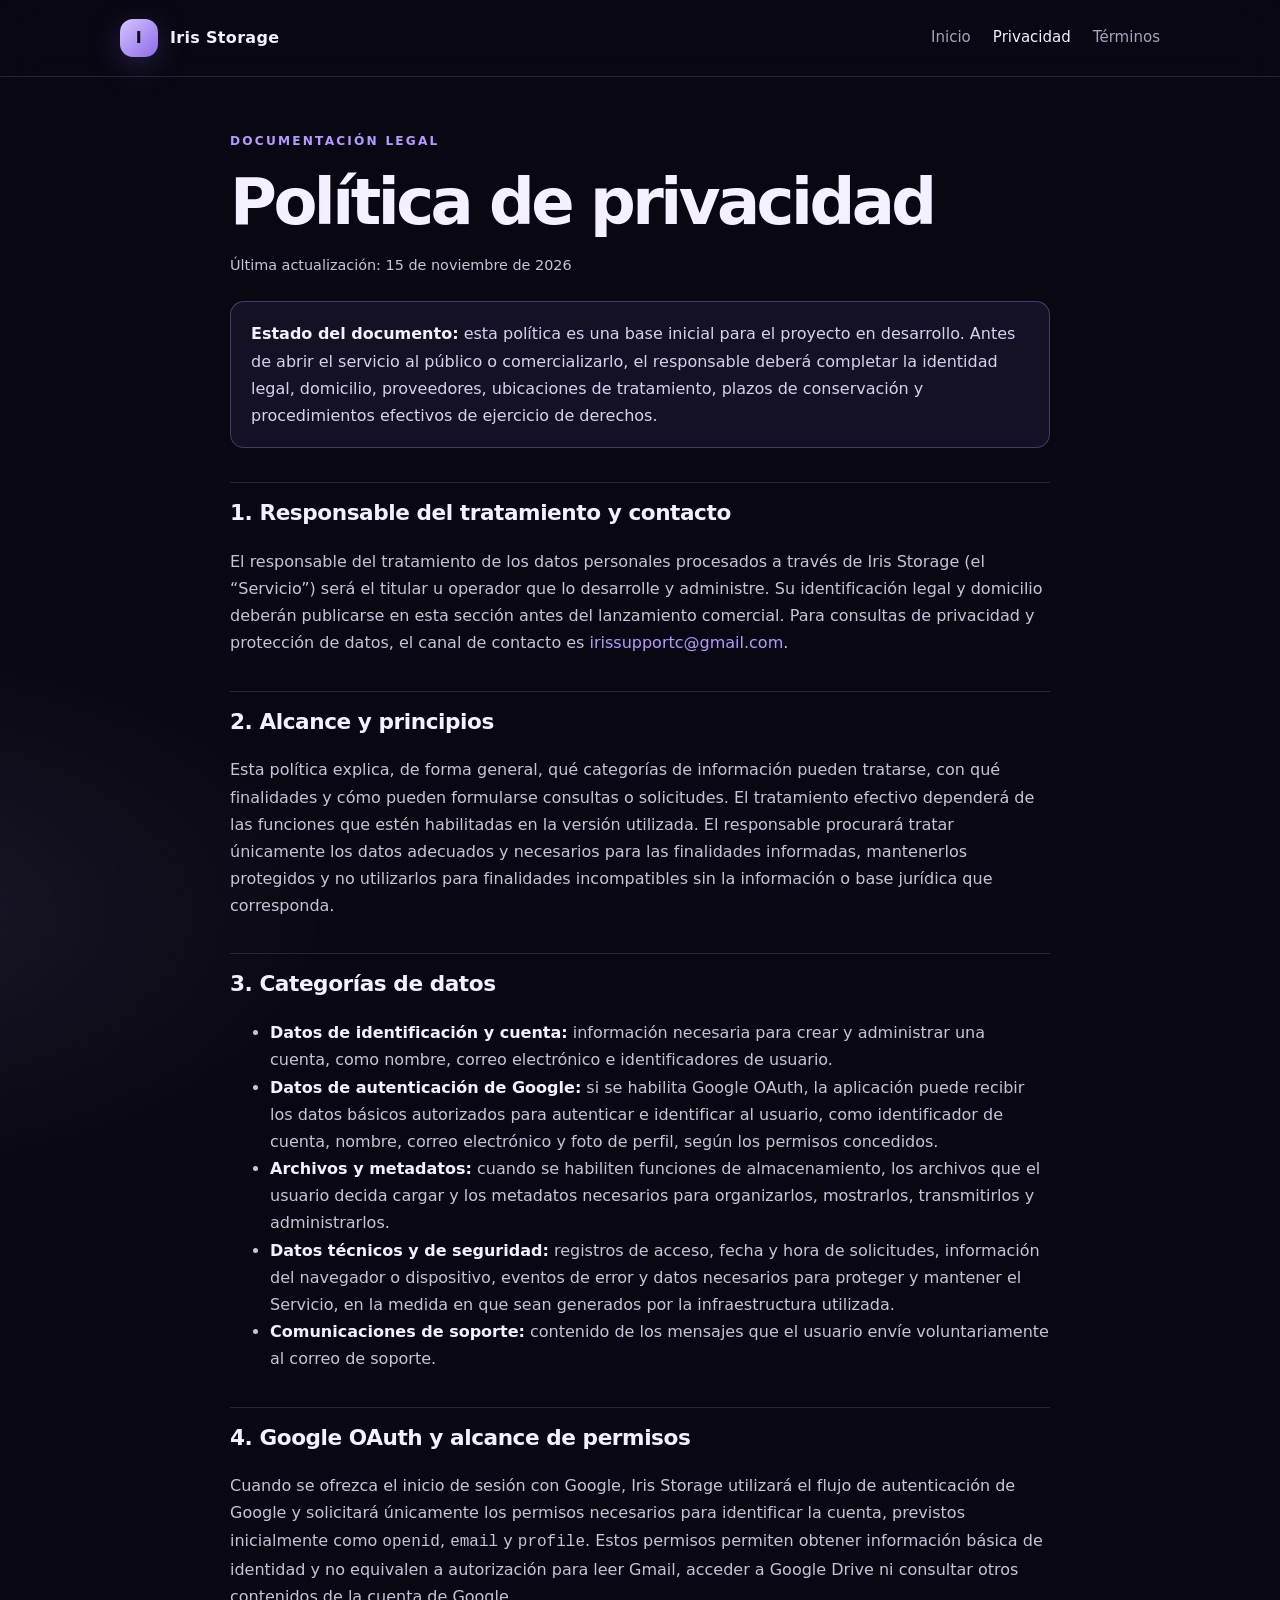
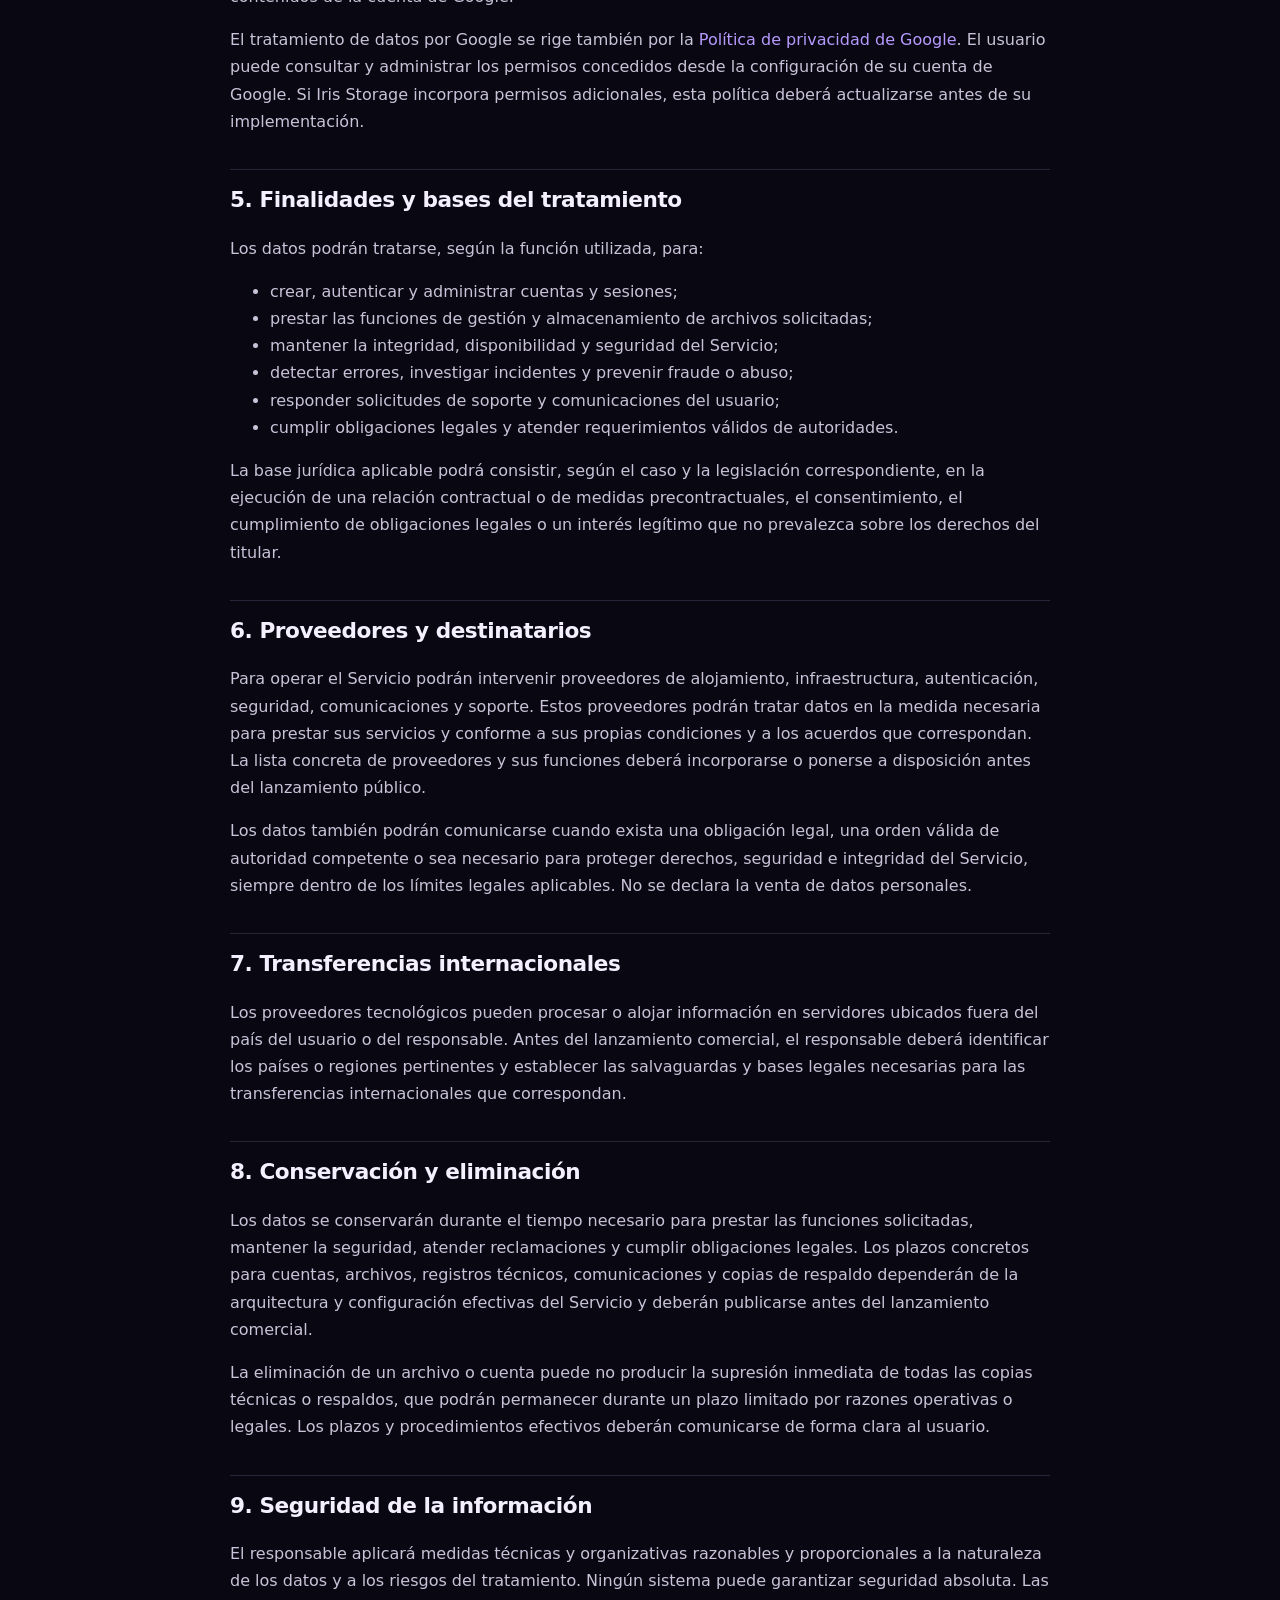
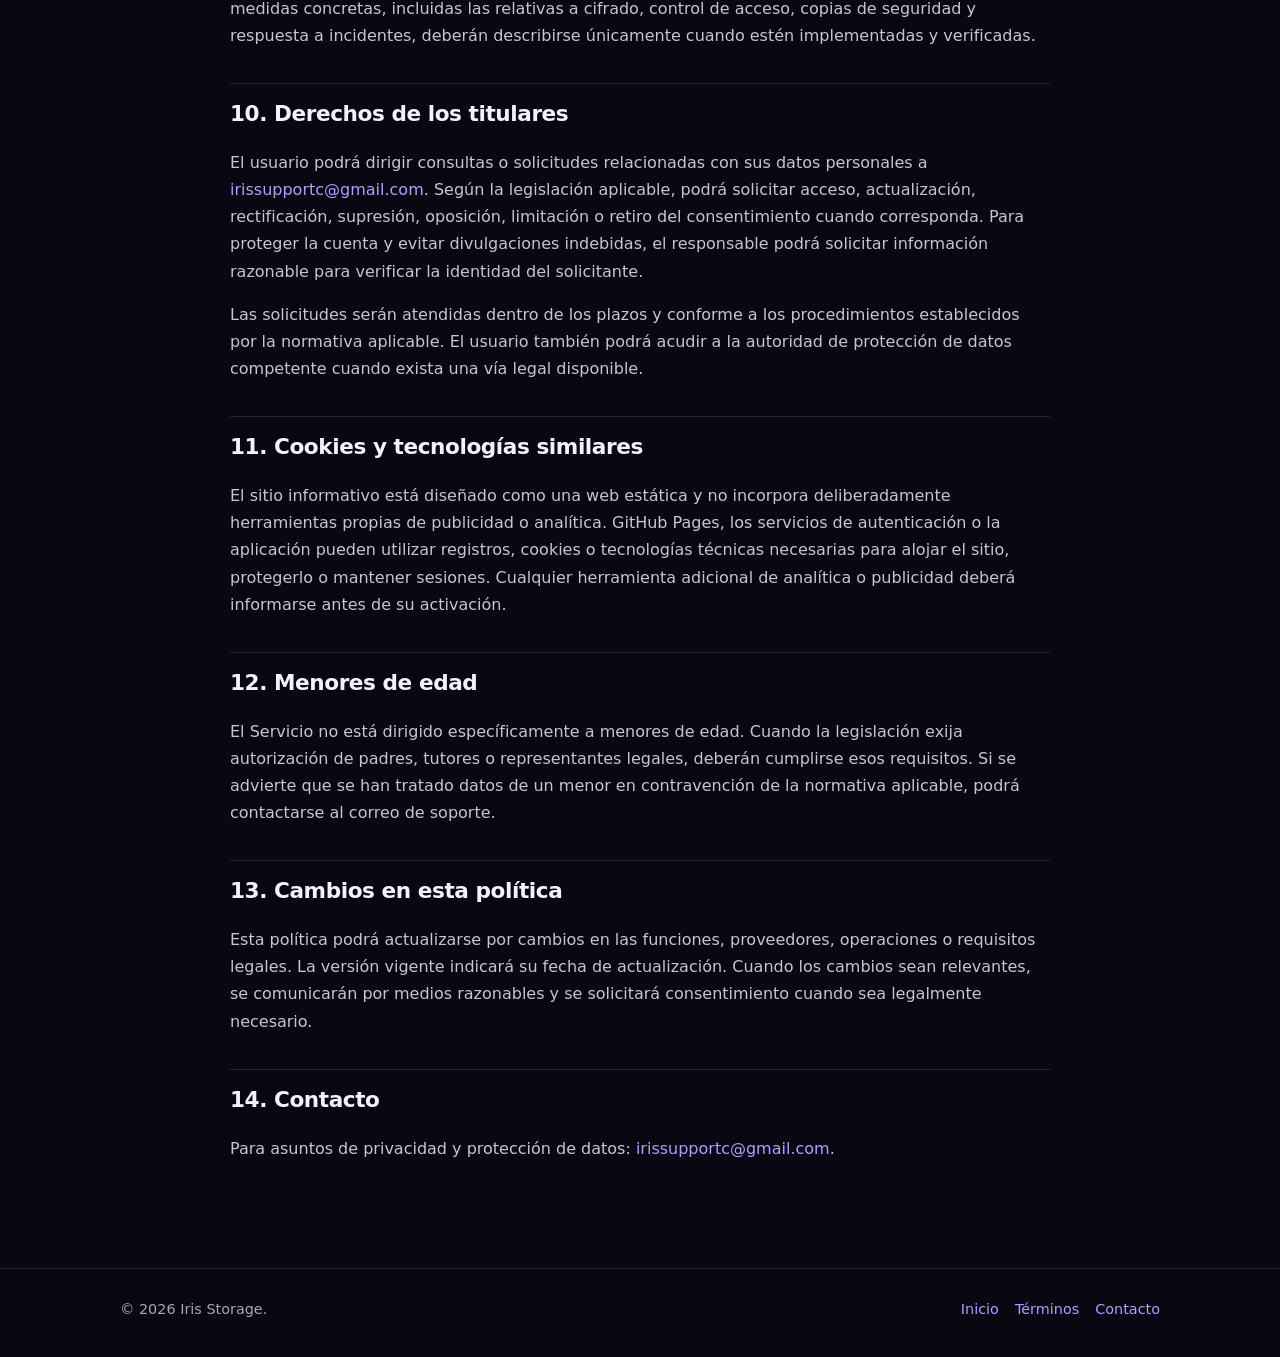
==== privacy.html @ 011caed0 "Add files via upload" ====
<!doctype html>
<html lang="es">
<head>
  <meta charset="utf-8">
  <meta name="viewport" content="width=device-width, initial-scale=1">
  <meta name="description" content="Política de privacidad de Iris Storage.">
  <meta name="theme-color" content="#090812">
  <title>Política de privacidad — Iris Storage</title>
  <link rel="stylesheet" href="style.css">
</head>
<body>
<header><div class="wrap nav">
  <a class="brand" href="index.html"><span class="mark">I</span><span>Iris Storage</span></a>
  <nav aria-label="Navegación principal"><a href="index.html">Inicio</a><a href="privacy.html" aria-current="page">Privacidad</a><a href="terms.html">Términos</a></nav>
</div></header>
<main class="wrap content">
  <div class="eyebrow">Documentación legal</div>
  <h1>Política de privacidad</h1>
  <p class="meta">Última actualización: 15 de noviembre de 2026</p>
  <div class="notice"><strong>Estado del documento:</strong> esta política es una base inicial para el proyecto en desarrollo. Antes de abrir el servicio al público o comercializarlo, el responsable deberá completar la identidad legal, domicilio, proveedores, ubicaciones de tratamiento, plazos de conservación y procedimientos efectivos de ejercicio de derechos.</div>

  <h2>1. Responsable del tratamiento y contacto</h2>
  <p>El responsable del tratamiento de los datos personales procesados a través de Iris Storage (el “Servicio”) será el titular u operador que lo desarrolle y administre. Su identificación legal y domicilio deberán publicarse en esta sección antes del lanzamiento comercial. Para consultas de privacidad y protección de datos, el canal de contacto es <a href="mailto:irissupportc@gmail.com">irissupportc@gmail.com</a>.</p>

  <h2>2. Alcance y principios</h2>
  <p>Esta política explica, de forma general, qué categorías de información pueden tratarse, con qué finalidades y cómo pueden formularse consultas o solicitudes. El tratamiento efectivo dependerá de las funciones que estén habilitadas en la versión utilizada. El responsable procurará tratar únicamente los datos adecuados y necesarios para las finalidades informadas, mantenerlos protegidos y no utilizarlos para finalidades incompatibles sin la información o base jurídica que corresponda.</p>

  <h2>3. Categorías de datos</h2>
  <ul>
    <li><strong>Datos de identificación y cuenta:</strong> información necesaria para crear y administrar una cuenta, como nombre, correo electrónico e identificadores de usuario.</li>
    <li><strong>Datos de autenticación de Google:</strong> si se habilita Google OAuth, la aplicación puede recibir los datos básicos autorizados para autenticar e identificar al usuario, como identificador de cuenta, nombre, correo electrónico y foto de perfil, según los permisos concedidos.</li>
    <li><strong>Archivos y metadatos:</strong> cuando se habiliten funciones de almacenamiento, los archivos que el usuario decida cargar y los metadatos necesarios para organizarlos, mostrarlos, transmitirlos y administrarlos.</li>
    <li><strong>Datos técnicos y de seguridad:</strong> registros de acceso, fecha y hora de solicitudes, información del navegador o dispositivo, eventos de error y datos necesarios para proteger y mantener el Servicio, en la medida en que sean generados por la infraestructura utilizada.</li>
    <li><strong>Comunicaciones de soporte:</strong> contenido de los mensajes que el usuario envíe voluntariamente al correo de soporte.</li>
  </ul>

  <h2>4. Google OAuth y alcance de permisos</h2>
  <p>Cuando se ofrezca el inicio de sesión con Google, Iris Storage utilizará el flujo de autenticación de Google y solicitará únicamente los permisos necesarios para identificar la cuenta, previstos inicialmente como <code>openid</code>, <code>email</code> y <code>profile</code>. Estos permisos permiten obtener información básica de identidad y no equivalen a autorización para leer Gmail, acceder a Google Drive ni consultar otros contenidos de la cuenta de Google.</p>
  <p>El tratamiento de datos por Google se rige también por la <a href="https://policies.google.com/privacy" target="_blank" rel="noopener noreferrer">Política de privacidad de Google</a>. El usuario puede consultar y administrar los permisos concedidos desde la configuración de su cuenta de Google. Si Iris Storage incorpora permisos adicionales, esta política deberá actualizarse antes de su implementación.</p>

  <h2>5. Finalidades y bases del tratamiento</h2>
  <p>Los datos podrán tratarse, según la función utilizada, para:</p>
  <ul>
    <li>crear, autenticar y administrar cuentas y sesiones;</li>
    <li>prestar las funciones de gestión y almacenamiento de archivos solicitadas;</li>
    <li>mantener la integridad, disponibilidad y seguridad del Servicio;</li>
    <li>detectar errores, investigar incidentes y prevenir fraude o abuso;</li>
    <li>responder solicitudes de soporte y comunicaciones del usuario;</li>
    <li>cumplir obligaciones legales y atender requerimientos válidos de autoridades.</li>
  </ul>
  <p>La base jurídica aplicable podrá consistir, según el caso y la legislación correspondiente, en la ejecución de una relación contractual o de medidas precontractuales, el consentimiento, el cumplimiento de obligaciones legales o un interés legítimo que no prevalezca sobre los derechos del titular.</p>

  <h2>6. Proveedores y destinatarios</h2>
  <p>Para operar el Servicio podrán intervenir proveedores de alojamiento, infraestructura, autenticación, seguridad, comunicaciones y soporte. Estos proveedores podrán tratar datos en la medida necesaria para prestar sus servicios y conforme a sus propias condiciones y a los acuerdos que correspondan. La lista concreta de proveedores y sus funciones deberá incorporarse o ponerse a disposición antes del lanzamiento público.</p>
  <p>Los datos también podrán comunicarse cuando exista una obligación legal, una orden válida de autoridad competente o sea necesario para proteger derechos, seguridad e integridad del Servicio, siempre dentro de los límites legales aplicables. No se declara la venta de datos personales.</p>

  <h2>7. Transferencias internacionales</h2>
  <p>Los proveedores tecnológicos pueden procesar o alojar información en servidores ubicados fuera del país del usuario o del responsable. Antes del lanzamiento comercial, el responsable deberá identificar los países o regiones pertinentes y establecer las salvaguardas y bases legales necesarias para las transferencias internacionales que correspondan.</p>

  <h2>8. Conservación y eliminación</h2>
  <p>Los datos se conservarán durante el tiempo necesario para prestar las funciones solicitadas, mantener la seguridad, atender reclamaciones y cumplir obligaciones legales. Los plazos concretos para cuentas, archivos, registros técnicos, comunicaciones y copias de respaldo dependerán de la arquitectura y configuración efectivas del Servicio y deberán publicarse antes del lanzamiento comercial.</p>
  <p>La eliminación de un archivo o cuenta puede no producir la supresión inmediata de todas las copias técnicas o respaldos, que podrán permanecer durante un plazo limitado por razones operativas o legales. Los plazos y procedimientos efectivos deberán comunicarse de forma clara al usuario.</p>

  <h2>9. Seguridad de la información</h2>
  <p>El responsable aplicará medidas técnicas y organizativas razonables y proporcionales a la naturaleza de los datos y a los riesgos del tratamiento. Ningún sistema puede garantizar seguridad absoluta. Las medidas concretas, incluidas las relativas a cifrado, control de acceso, copias de seguridad y respuesta a incidentes, deberán describirse únicamente cuando estén implementadas y verificadas.</p>

  <h2>10. Derechos de los titulares</h2>
  <p>El usuario podrá dirigir consultas o solicitudes relacionadas con sus datos personales a <a href="mailto:irissupportc@gmail.com">irissupportc@gmail.com</a>. Según la legislación aplicable, podrá solicitar acceso, actualización, rectificación, supresión, oposición, limitación o retiro del consentimiento cuando corresponda. Para proteger la cuenta y evitar divulgaciones indebidas, el responsable podrá solicitar información razonable para verificar la identidad del solicitante.</p>
  <p>Las solicitudes serán atendidas dentro de los plazos y conforme a los procedimientos establecidos por la normativa aplicable. El usuario también podrá acudir a la autoridad de protección de datos competente cuando exista una vía legal disponible.</p>

  <h2>11. Cookies y tecnologías similares</h2>
  <p>El sitio informativo está diseñado como una web estática y no incorpora deliberadamente herramientas propias de publicidad o analítica. GitHub Pages, los servicios de autenticación o la aplicación pueden utilizar registros, cookies o tecnologías técnicas necesarias para alojar el sitio, protegerlo o mantener sesiones. Cualquier herramienta adicional de analítica o publicidad deberá informarse antes de su activación.</p>

  <h2>12. Menores de edad</h2>
  <p>El Servicio no está dirigido específicamente a menores de edad. Cuando la legislación exija autorización de padres, tutores o representantes legales, deberán cumplirse esos requisitos. Si se advierte que se han tratado datos de un menor en contravención de la normativa aplicable, podrá contactarse al correo de soporte.</p>

  <h2>13. Cambios en esta política</h2>
  <p>Esta política podrá actualizarse por cambios en las funciones, proveedores, operaciones o requisitos legales. La versión vigente indicará su fecha de actualización. Cuando los cambios sean relevantes, se comunicarán por medios razonables y se solicitará consentimiento cuando sea legalmente necesario.</p>

  <h2>14. Contacto</h2>
  <p>Para asuntos de privacidad y protección de datos: <a href="mailto:irissupportc@gmail.com">irissupportc@gmail.com</a>.</p>
</main>
<footer><div class="wrap foot"><span>© 2026 Iris Storage.</span><span><a href="index.html">Inicio</a><a href="terms.html">Términos</a><a href="mailto:irissupportc@gmail.com">Contacto</a></span></div></footer>
</body>
</html>
---- style.css ----
:root {
  color-scheme: dark;
  --bg: #090812;
  --panel: #12101f;
  --panel-2: #19152a;
  --text: #f4f0ff;
  --muted: #aaa3bd;
  --line: rgba(203, 180, 255, .16);
  --accent: #b69aff;
  --accent-2: #8b6be8;
  --max: 1040px;
}
* { box-sizing: border-box; }
html { scroll-behavior: smooth; }
body {
  margin: 0; background:
    radial-gradient(900px 500px at 80% -10%, rgba(139,107,232,.18), transparent 65%),
    radial-gradient(700px 400px at -10% 20%, rgba(182,154,255,.10), transparent 65%),
    var(--bg);
  color: var(--text); font: 16px/1.7 Inter, ui-sans-serif, system-ui, -apple-system, BlinkMacSystemFont, "Segoe UI", sans-serif;
}
a { color: var(--accent); text-decoration: none; }
a:hover { color: #d5c5ff; text-decoration: underline; }
.wrap { width: min(var(--max), calc(100% - 40px)); margin: 0 auto; }
header { border-bottom: 1px solid var(--line); backdrop-filter: blur(16px); background: rgba(9,8,18,.78); position: sticky; top: 0; z-index: 10; }
.nav { min-height: 76px; display:flex; align-items:center; justify-content:space-between; gap:20px; }
.brand { display:flex; align-items:center; gap:12px; color:var(--text); font-weight:750; letter-spacing:.02em; }
.mark { width:38px; height:38px; display:grid; place-items:center; border-radius:13px; color:#100b20; font-weight:900; background:linear-gradient(135deg,#d5c5ff,#8b6be8); box-shadow:0 8px 30px rgba(139,107,232,.25); }
nav { display:flex; gap:22px; flex-wrap:wrap; }
nav a { color:var(--muted); font-size:.94rem; }
nav a[aria-current="page"] { color:var(--text); }
.hero { padding:90px 0 64px; }
.eyebrow { color:var(--accent); text-transform:uppercase; letter-spacing:.18em; font-size:.76rem; font-weight:750; }
h1 { font-size:clamp(2.6rem,7vw,5.2rem); line-height:1.02; letter-spacing:-.055em; margin:18px 0; max-width:850px; }
h2 { font-size:1.35rem; letter-spacing:-.02em; margin:36px 0 10px; }
h3 { font-size:1.04rem; margin:24px 0 8px; }
.lead { color:#c9c2d8; max-width:700px; font-size:1.15rem; }
.actions { display:flex; gap:12px; flex-wrap:wrap; margin-top:30px; }
.button { display:inline-flex; align-items:center; justify-content:center; padding:11px 17px; border-radius:12px; background:linear-gradient(135deg,#c7b2ff,#9576ed); color:#130d24; font-weight:750; }
.button.secondary { background:var(--panel-2); color:var(--text); border:1px solid var(--line); }
.button:hover { text-decoration:none; filter:brightness(1.08); }
.grid { display:grid; grid-template-columns:repeat(3,1fr); gap:16px; padding:16px 0 70px; }
.card { background:linear-gradient(180deg,rgba(25,21,42,.94),rgba(18,16,31,.94)); border:1px solid var(--line); border-radius:18px; padding:24px; min-height:190px; }
.card .num { color:var(--accent); font-size:.8rem; letter-spacing:.12em; font-weight:800; }
.card h2 { margin-top:12px; }
.card p { color:var(--muted); margin-bottom:0; }
.content { padding:54px 0 90px; max-width:820px; }
.content h1 { font-size:clamp(2.4rem,6vw,4rem); }
.content h2 { margin-top:34px; padding-top:12px; border-top:1px solid var(--line); }
.content p, .content li { color:#c9c2d8; }
.content strong { color:var(--text); }
.notice { padding:18px 20px; border:1px solid rgba(182,154,255,.3); background:rgba(139,107,232,.09); border-radius:14px; color:#d9d0ed; margin:24px 0; }
.meta { color:var(--muted); font-size:.9rem; }
footer { border-top:1px solid var(--line); padding:28px 0 38px; color:var(--muted); font-size:.9rem; }
.foot { display:flex; justify-content:space-between; gap:20px; flex-wrap:wrap; }
footer a { margin-left:16px; }
@media (max-width:760px) {
  .grid { grid-template-columns:1fr; }
  .hero { padding:66px 0 42px; }
  .nav { padding:14px 0; align-items:flex-start; flex-direction:column; }
  nav { gap:16px; }
}
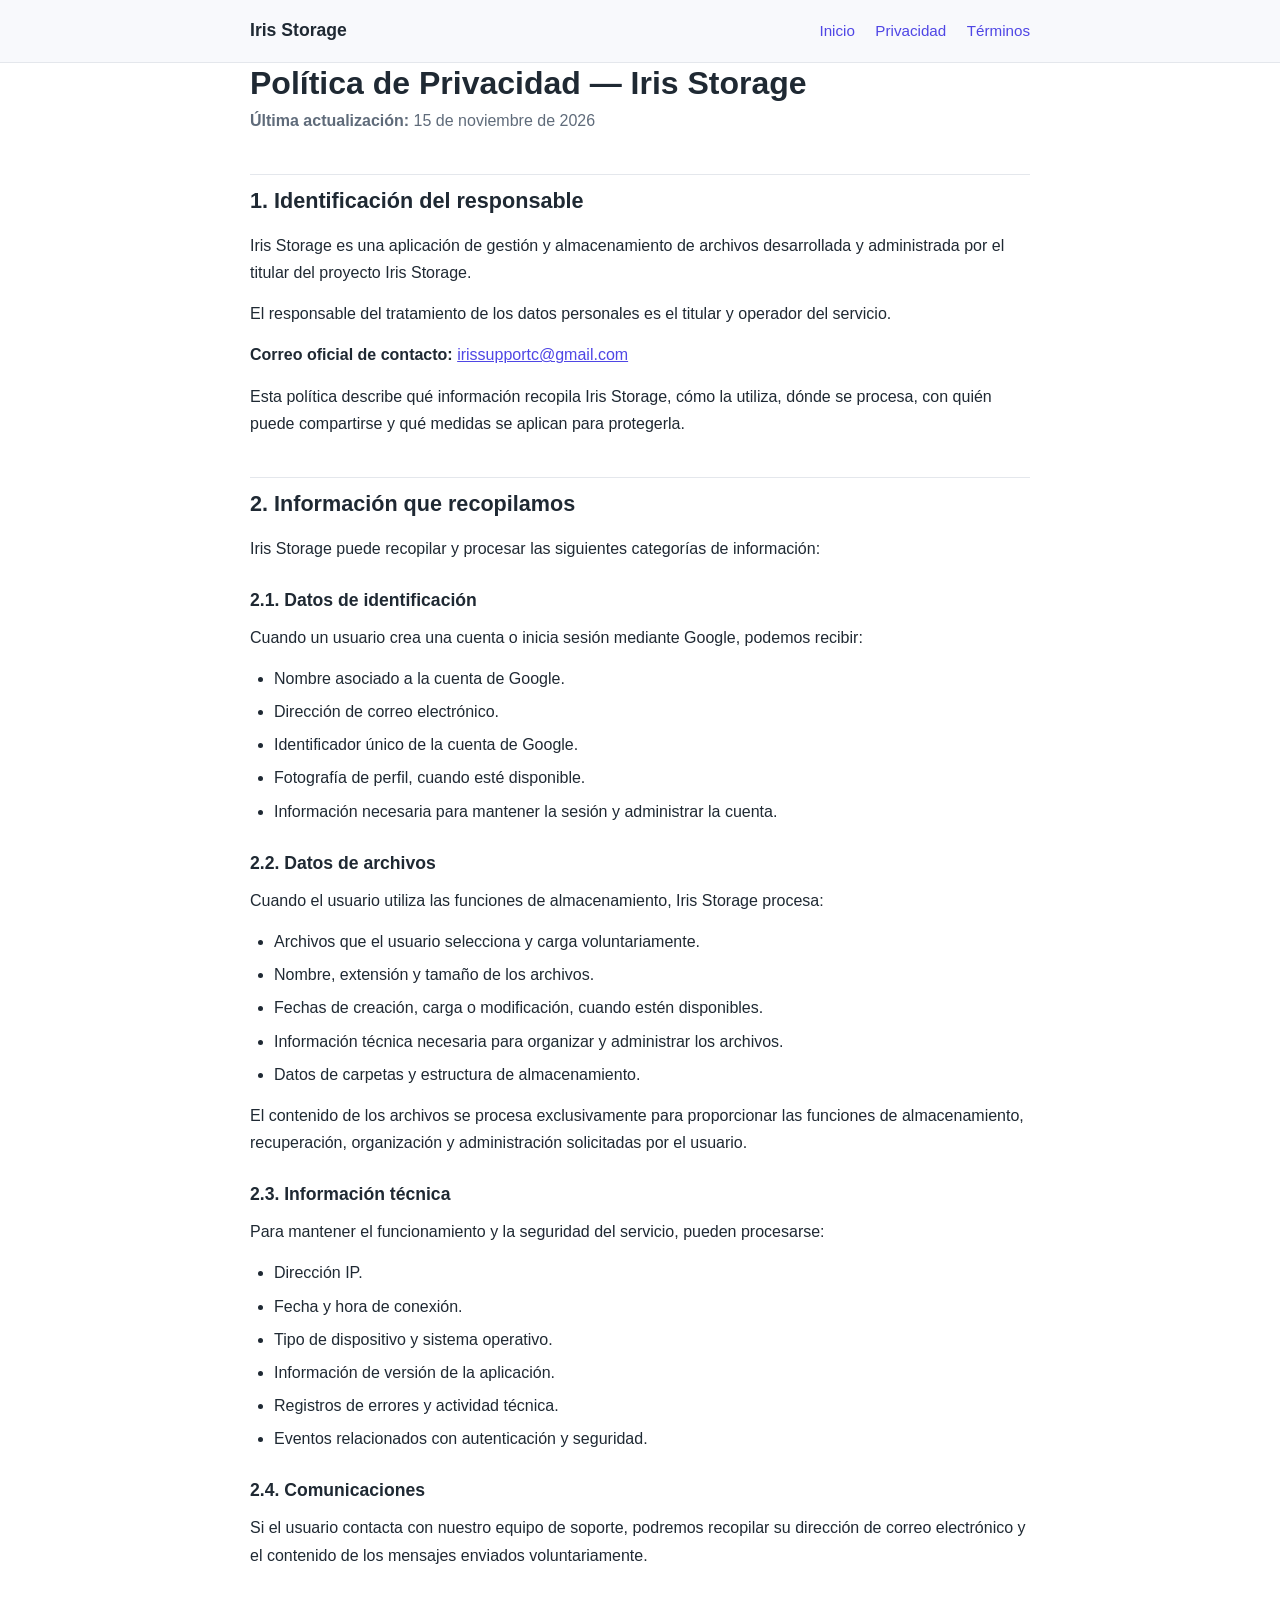
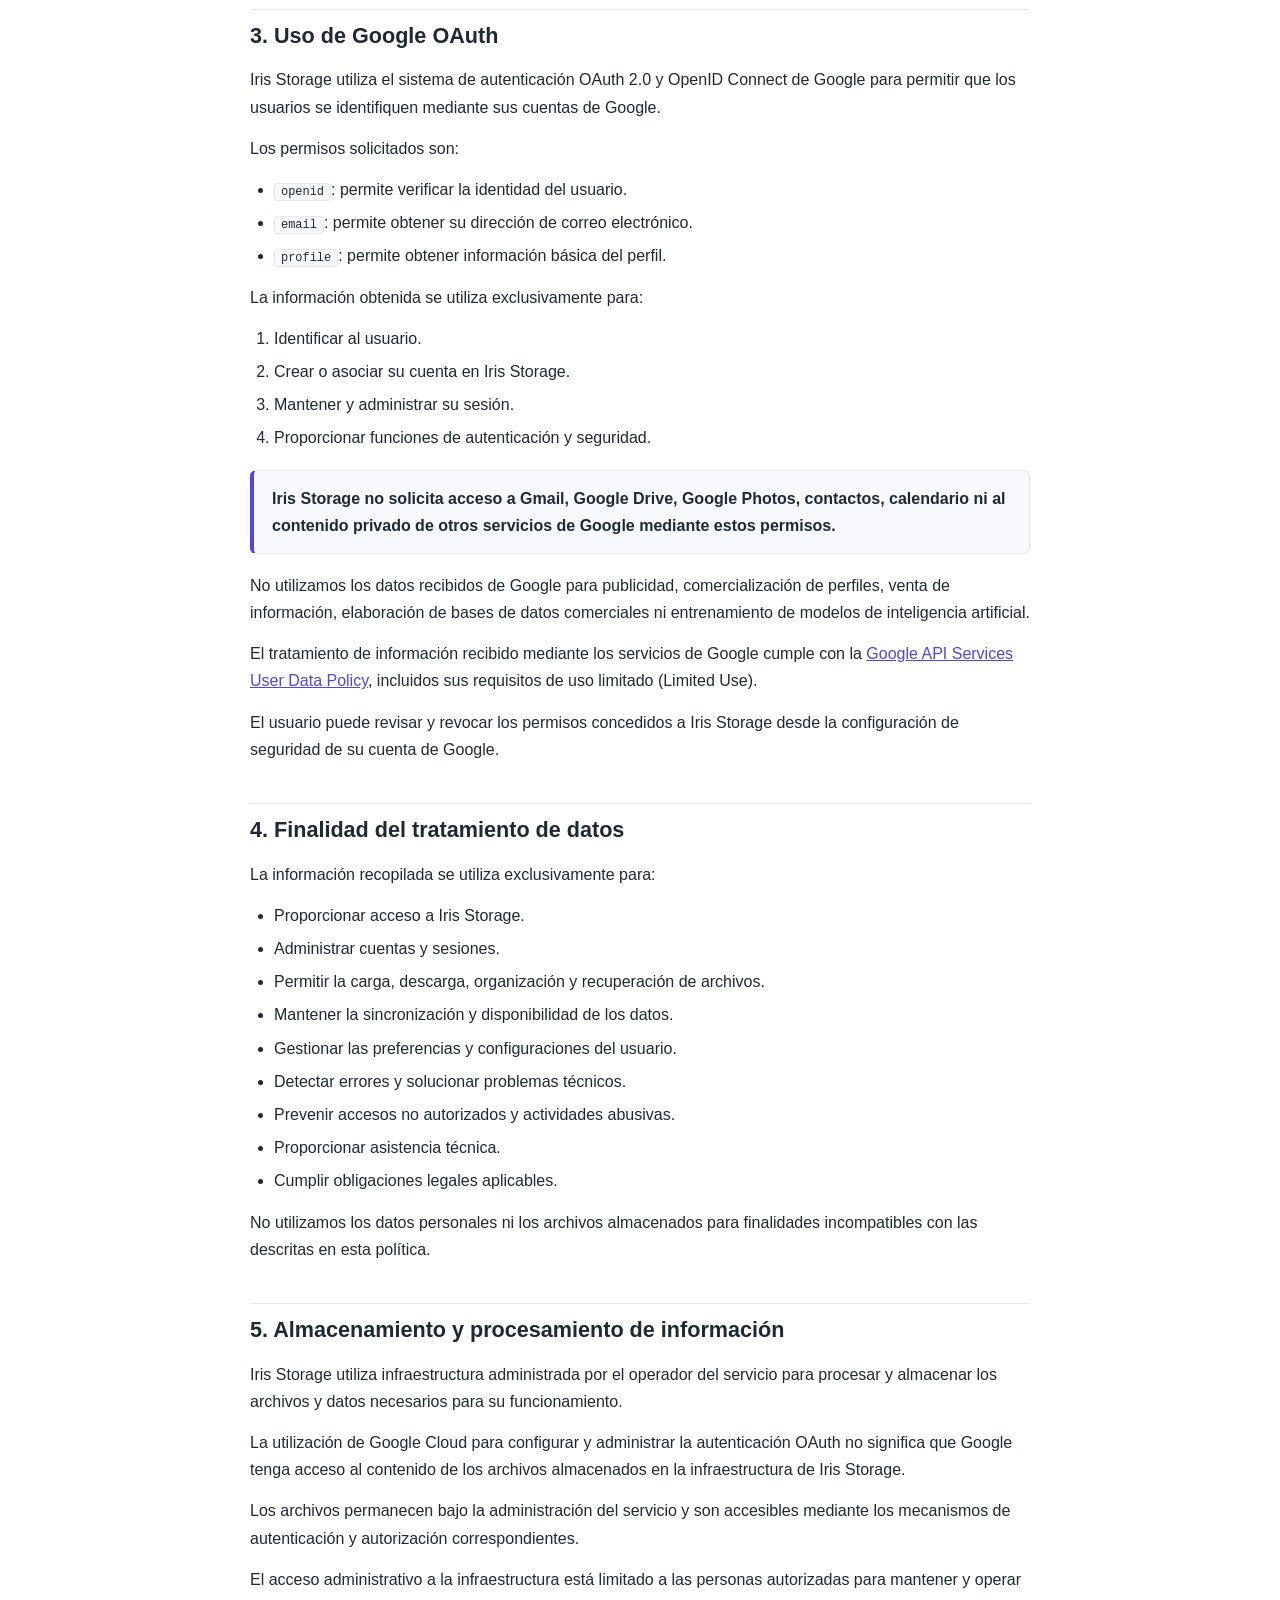
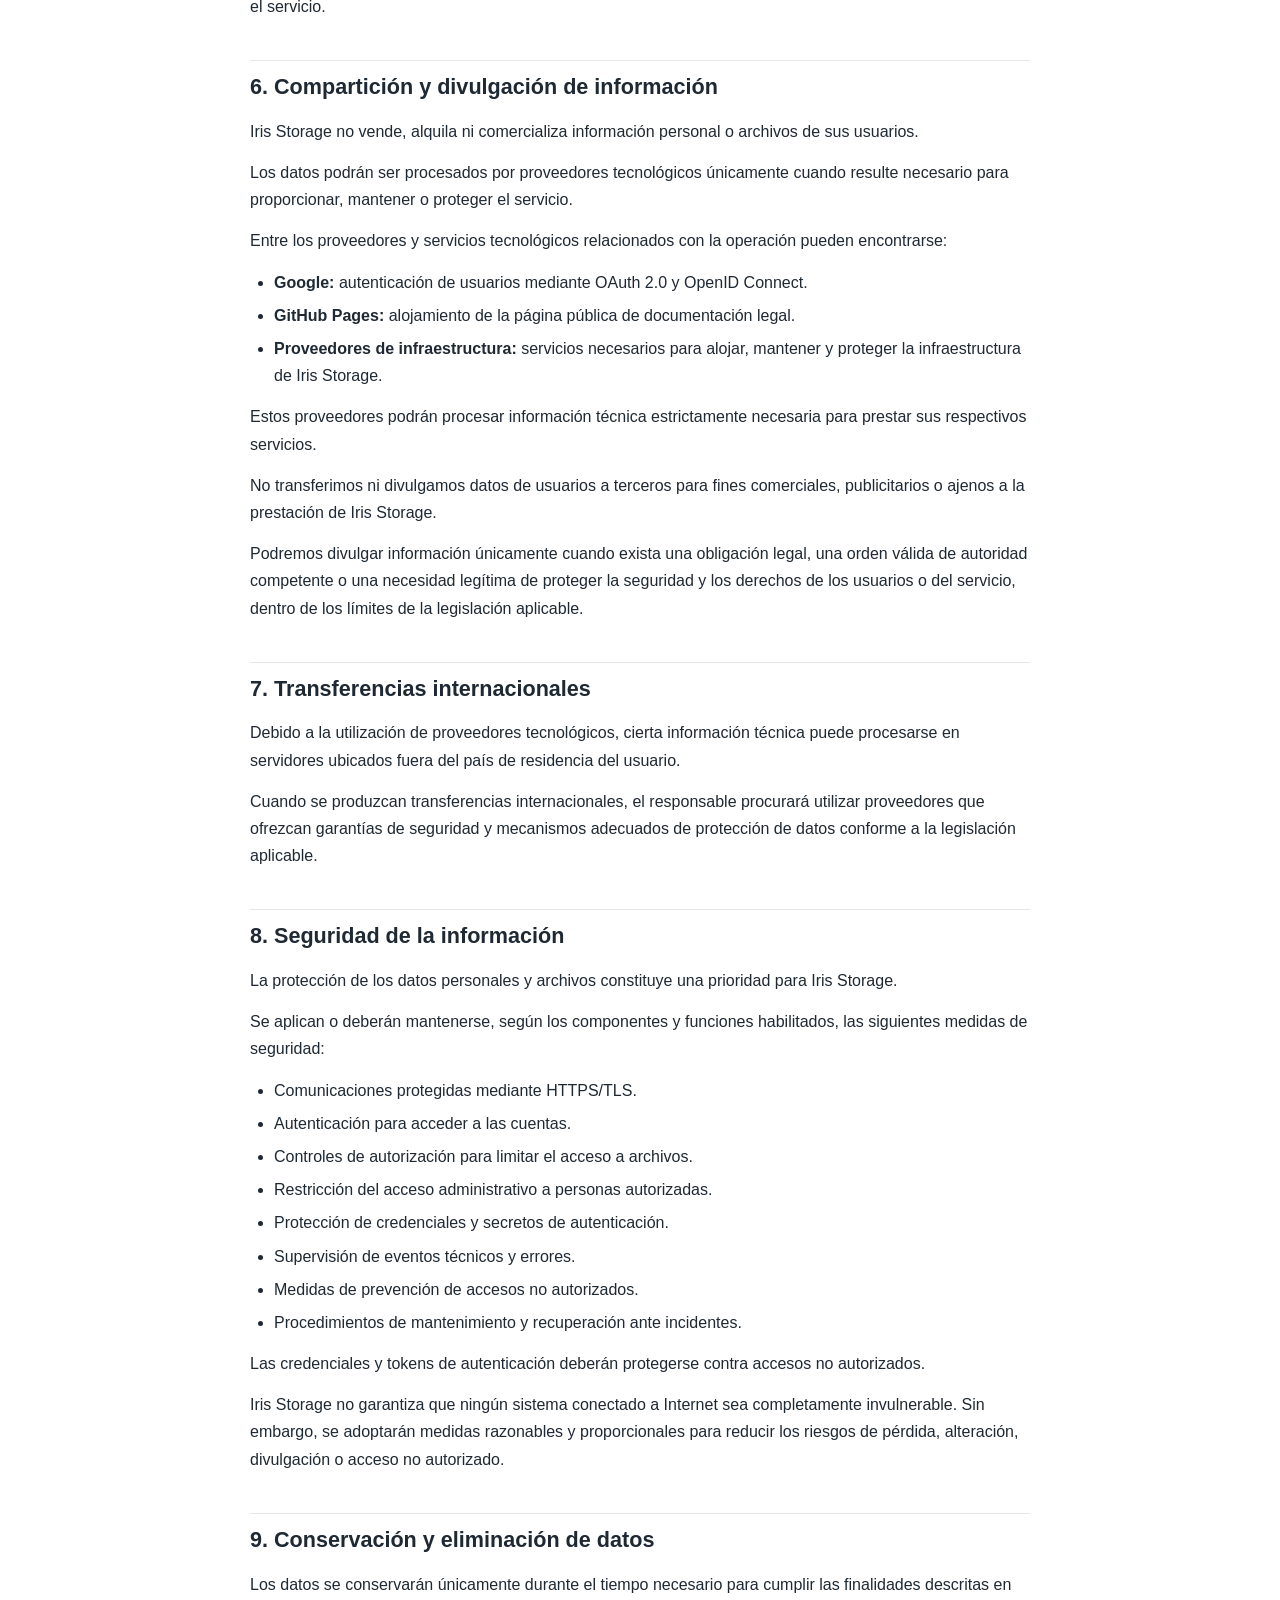
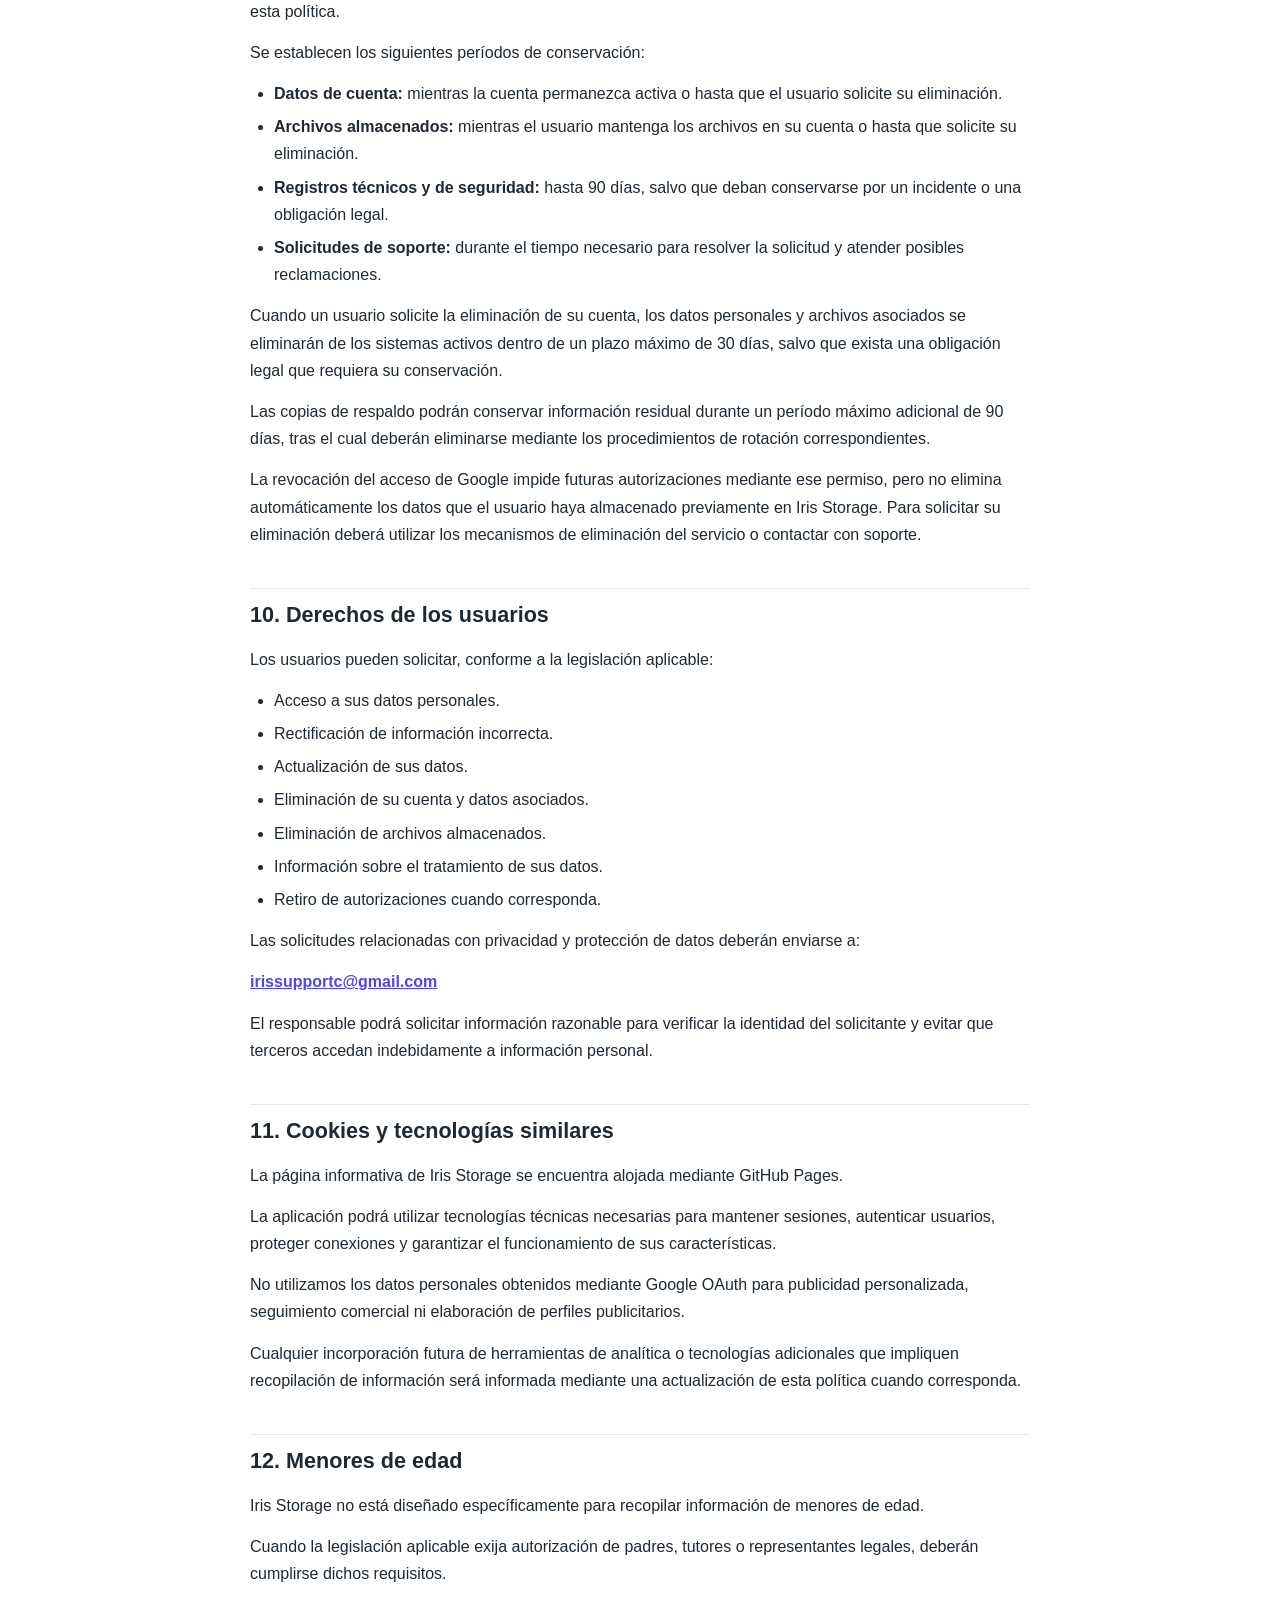
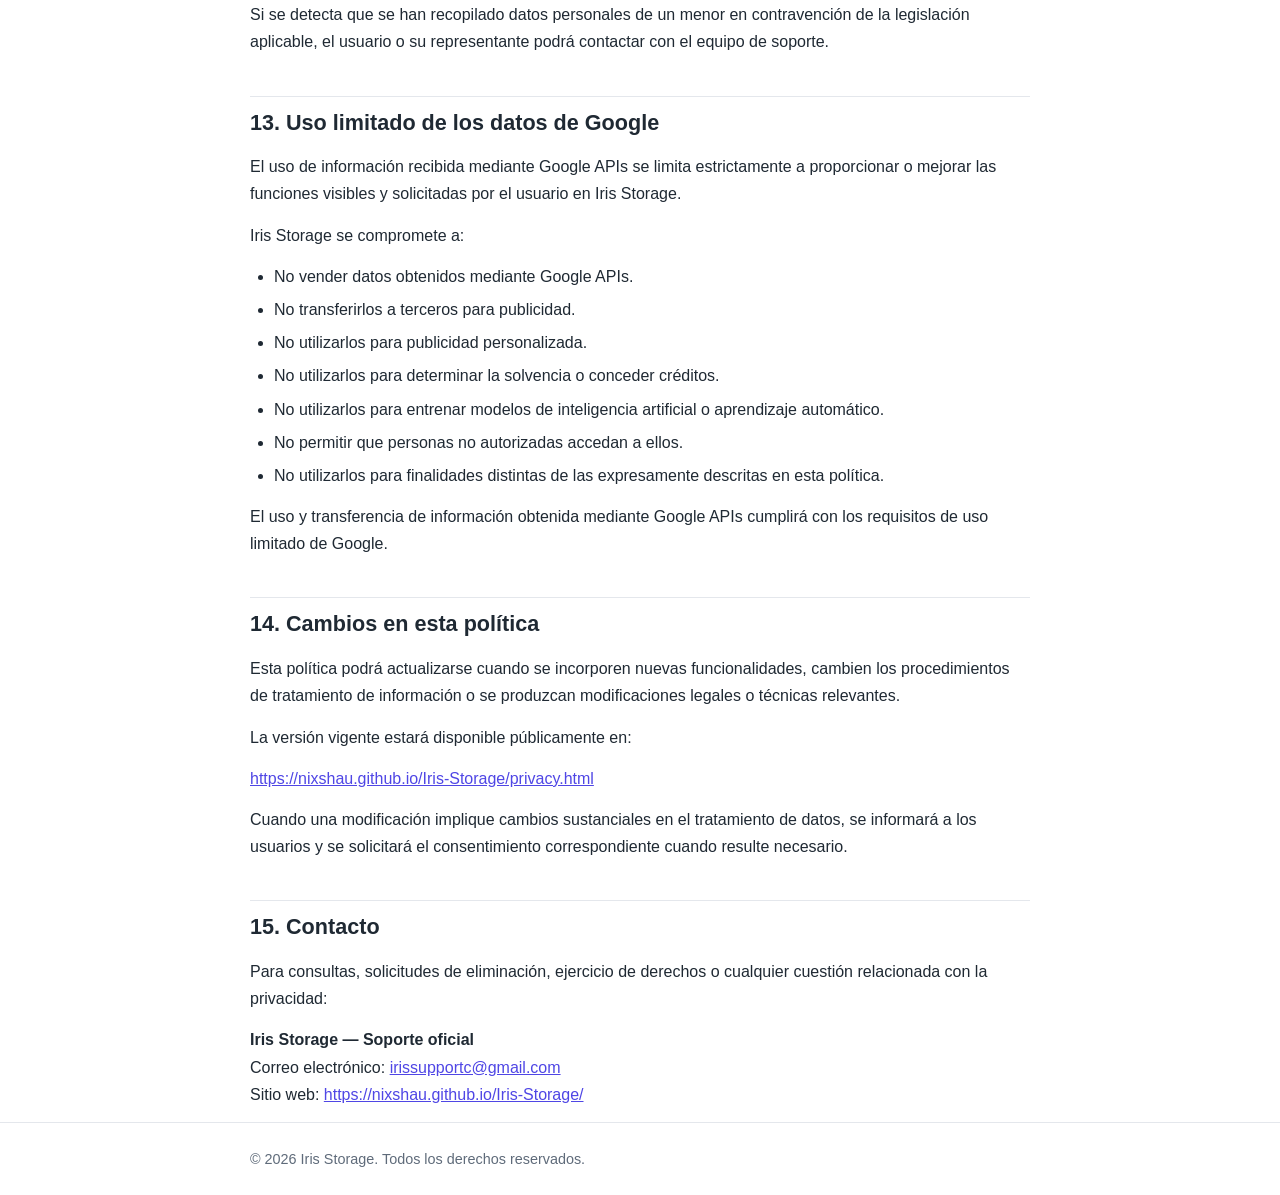
==== commit 98995574: "Add files via upload" ====
--- a/privacy.html
+++ b/privacy.html
@@ -1,85 +1,315 @@
-<!doctype html>
+<!DOCTYPE html>
 <html lang="es">
 <head>
-  <meta charset="utf-8">
-  <meta name="viewport" content="width=device-width, initial-scale=1">
-  <meta name="description" content="Política de privacidad de Iris Storage.">
-  <meta name="theme-color" content="#090812">
-  <title>Política de privacidad — Iris Storage</title>
-  <link rel="stylesheet" href="style.css">
+  <meta charset="UTF-8">
+  <meta name="viewport" content="width=device-width, initial-scale=1.0">
+  <title>Política de Privacidad — Iris Storage</title>
+  <meta name="description" content="Política de privacidad de Iris Storage: qué datos recopilamos, cómo los usamos, con quién se comparten y cómo los protegemos.">
+  <style>
+    :root {
+      --bg: #ffffff;
+      --text: #1f2933;
+      --muted: #5f6b7a;
+      --accent: #4f46e5;
+      --border: #e4e7ec;
+      --card: #f8f9fc;
+    }
+    @media (prefers-color-scheme: dark) {
+      :root {
+        --bg: #12141a;
+        --text: #e6e8ee;
+        --muted: #9aa3b2;
+        --accent: #8b87ff;
+        --border: #2a2f3a;
+        --card: #1a1d26;
+      }
+    }
+    * { box-sizing: border-box; }
+    body {
+      margin: 0;
+      background: var(--bg);
+      color: var(--text);
+      font-family: -apple-system, BlinkMacSystemFont, "Segoe UI", Roboto, Helvetica, Arial, sans-serif;
+      line-height: 1.7;
+    }
+    header.site {
+      border-bottom: 1px solid var(--border);
+      background: var(--card);
+    }
+    .wrap {
+      max-width: 820px;
+      margin: 0 auto;
+      padding: 0 20px;
+    }
+    header.site .wrap {
+      display: flex;
+      align-items: center;
+      justify-content: space-between;
+      padding-top: 16px;
+      padding-bottom: 16px;
+      flex-wrap: wrap;
+      gap: 8px;
+    }
+    header.site a.brand {
+      font-weight: 700;
+      font-size: 1.1rem;
+      color: var(--text);
+      text-decoration: none;
+    }
+    header.site nav a {
+      margin-left: 16px;
+      color: var(--accent);
+      text-decoration: none;
+      font-size: 0.95rem;
+    }
+    header.site nav a:hover { text-decoration: underline; }
+    main { padding: 32px 0 48px; }
+    h1 { font-size: 2rem; margin: 0 0 4px; line-height: 1.25; }
+    .updated { color: var(--muted); margin: 0 0 32px; }
+    h2 {
+      font-size: 1.35rem;
+      margin: 40px 0 12px;
+      padding-top: 8px;
+      border-top: 1px solid var(--border);
+    }
+    h3 { font-size: 1.1rem; margin: 24px 0 8px; }
+    p { margin: 0 0 14px; }
+    ul, ol { margin: 0 0 14px; padding-left: 24px; }
+    li { margin-bottom: 6px; }
+    a { color: var(--accent); }
+    code {
+      background: var(--card);
+      border: 1px solid var(--border);
+      border-radius: 4px;
+      padding: 1px 6px;
+      font-size: 0.92em;
+    }
+    .callout {
+      background: var(--card);
+      border: 1px solid var(--border);
+      border-left: 4px solid var(--accent);
+      border-radius: 6px;
+      padding: 14px 18px;
+      margin: 18px 0;
+    }
+    footer.site {
+      border-top: 1px solid var(--border);
+      padding: 24px 0;
+      color: var(--muted);
+      font-size: 0.9rem;
+    }
+  </style>
 </head>
 <body>
-<header><div class="wrap nav">
-  <a class="brand" href="index.html"><span class="mark">I</span><span>Iris Storage</span></a>
-  <nav aria-label="Navegación principal"><a href="index.html">Inicio</a><a href="privacy.html" aria-current="page">Privacidad</a><a href="terms.html">Términos</a></nav>
-</div></header>
-<main class="wrap content">
-  <div class="eyebrow">Documentación legal</div>
-  <h1>Política de privacidad</h1>
-  <p class="meta">Última actualización: 15 de noviembre de 2026</p>
-  <div class="notice"><strong>Estado del documento:</strong> esta política es una base inicial para el proyecto en desarrollo. Antes de abrir el servicio al público o comercializarlo, el responsable deberá completar la identidad legal, domicilio, proveedores, ubicaciones de tratamiento, plazos de conservación y procedimientos efectivos de ejercicio de derechos.</div>
-
-  <h2>1. Responsable del tratamiento y contacto</h2>
-  <p>El responsable del tratamiento de los datos personales procesados a través de Iris Storage (el “Servicio”) será el titular u operador que lo desarrolle y administre. Su identificación legal y domicilio deberán publicarse en esta sección antes del lanzamiento comercial. Para consultas de privacidad y protección de datos, el canal de contacto es <a href="mailto:irissupportc@gmail.com">irissupportc@gmail.com</a>.</p>
-
-  <h2>2. Alcance y principios</h2>
-  <p>Esta política explica, de forma general, qué categorías de información pueden tratarse, con qué finalidades y cómo pueden formularse consultas o solicitudes. El tratamiento efectivo dependerá de las funciones que estén habilitadas en la versión utilizada. El responsable procurará tratar únicamente los datos adecuados y necesarios para las finalidades informadas, mantenerlos protegidos y no utilizarlos para finalidades incompatibles sin la información o base jurídica que corresponda.</p>
-
-  <h2>3. Categorías de datos</h2>
-  <ul>
-    <li><strong>Datos de identificación y cuenta:</strong> información necesaria para crear y administrar una cuenta, como nombre, correo electrónico e identificadores de usuario.</li>
-    <li><strong>Datos de autenticación de Google:</strong> si se habilita Google OAuth, la aplicación puede recibir los datos básicos autorizados para autenticar e identificar al usuario, como identificador de cuenta, nombre, correo electrónico y foto de perfil, según los permisos concedidos.</li>
-    <li><strong>Archivos y metadatos:</strong> cuando se habiliten funciones de almacenamiento, los archivos que el usuario decida cargar y los metadatos necesarios para organizarlos, mostrarlos, transmitirlos y administrarlos.</li>
-    <li><strong>Datos técnicos y de seguridad:</strong> registros de acceso, fecha y hora de solicitudes, información del navegador o dispositivo, eventos de error y datos necesarios para proteger y mantener el Servicio, en la medida en que sean generados por la infraestructura utilizada.</li>
-    <li><strong>Comunicaciones de soporte:</strong> contenido de los mensajes que el usuario envíe voluntariamente al correo de soporte.</li>
-  </ul>
-
-  <h2>4. Google OAuth y alcance de permisos</h2>
-  <p>Cuando se ofrezca el inicio de sesión con Google, Iris Storage utilizará el flujo de autenticación de Google y solicitará únicamente los permisos necesarios para identificar la cuenta, previstos inicialmente como <code>openid</code>, <code>email</code> y <code>profile</code>. Estos permisos permiten obtener información básica de identidad y no equivalen a autorización para leer Gmail, acceder a Google Drive ni consultar otros contenidos de la cuenta de Google.</p>
-  <p>El tratamiento de datos por Google se rige también por la <a href="https://policies.google.com/privacy" target="_blank" rel="noopener noreferrer">Política de privacidad de Google</a>. El usuario puede consultar y administrar los permisos concedidos desde la configuración de su cuenta de Google. Si Iris Storage incorpora permisos adicionales, esta política deberá actualizarse antes de su implementación.</p>
-
-  <h2>5. Finalidades y bases del tratamiento</h2>
-  <p>Los datos podrán tratarse, según la función utilizada, para:</p>
-  <ul>
-    <li>crear, autenticar y administrar cuentas y sesiones;</li>
-    <li>prestar las funciones de gestión y almacenamiento de archivos solicitadas;</li>
-    <li>mantener la integridad, disponibilidad y seguridad del Servicio;</li>
-    <li>detectar errores, investigar incidentes y prevenir fraude o abuso;</li>
-    <li>responder solicitudes de soporte y comunicaciones del usuario;</li>
-    <li>cumplir obligaciones legales y atender requerimientos válidos de autoridades.</li>
-  </ul>
-  <p>La base jurídica aplicable podrá consistir, según el caso y la legislación correspondiente, en la ejecución de una relación contractual o de medidas precontractuales, el consentimiento, el cumplimiento de obligaciones legales o un interés legítimo que no prevalezca sobre los derechos del titular.</p>
-
-  <h2>6. Proveedores y destinatarios</h2>
-  <p>Para operar el Servicio podrán intervenir proveedores de alojamiento, infraestructura, autenticación, seguridad, comunicaciones y soporte. Estos proveedores podrán tratar datos en la medida necesaria para prestar sus servicios y conforme a sus propias condiciones y a los acuerdos que correspondan. La lista concreta de proveedores y sus funciones deberá incorporarse o ponerse a disposición antes del lanzamiento público.</p>
-  <p>Los datos también podrán comunicarse cuando exista una obligación legal, una orden válida de autoridad competente o sea necesario para proteger derechos, seguridad e integridad del Servicio, siempre dentro de los límites legales aplicables. No se declara la venta de datos personales.</p>
-
-  <h2>7. Transferencias internacionales</h2>
-  <p>Los proveedores tecnológicos pueden procesar o alojar información en servidores ubicados fuera del país del usuario o del responsable. Antes del lanzamiento comercial, el responsable deberá identificar los países o regiones pertinentes y establecer las salvaguardas y bases legales necesarias para las transferencias internacionales que correspondan.</p>
-
-  <h2>8. Conservación y eliminación</h2>
-  <p>Los datos se conservarán durante el tiempo necesario para prestar las funciones solicitadas, mantener la seguridad, atender reclamaciones y cumplir obligaciones legales. Los plazos concretos para cuentas, archivos, registros técnicos, comunicaciones y copias de respaldo dependerán de la arquitectura y configuración efectivas del Servicio y deberán publicarse antes del lanzamiento comercial.</p>
-  <p>La eliminación de un archivo o cuenta puede no producir la supresión inmediata de todas las copias técnicas o respaldos, que podrán permanecer durante un plazo limitado por razones operativas o legales. Los plazos y procedimientos efectivos deberán comunicarse de forma clara al usuario.</p>
-
-  <h2>9. Seguridad de la información</h2>
-  <p>El responsable aplicará medidas técnicas y organizativas razonables y proporcionales a la naturaleza de los datos y a los riesgos del tratamiento. Ningún sistema puede garantizar seguridad absoluta. Las medidas concretas, incluidas las relativas a cifrado, control de acceso, copias de seguridad y respuesta a incidentes, deberán describirse únicamente cuando estén implementadas y verificadas.</p>
-
-  <h2>10. Derechos de los titulares</h2>
-  <p>El usuario podrá dirigir consultas o solicitudes relacionadas con sus datos personales a <a href="mailto:irissupportc@gmail.com">irissupportc@gmail.com</a>. Según la legislación aplicable, podrá solicitar acceso, actualización, rectificación, supresión, oposición, limitación o retiro del consentimiento cuando corresponda. Para proteger la cuenta y evitar divulgaciones indebidas, el responsable podrá solicitar información razonable para verificar la identidad del solicitante.</p>
-  <p>Las solicitudes serán atendidas dentro de los plazos y conforme a los procedimientos establecidos por la normativa aplicable. El usuario también podrá acudir a la autoridad de protección de datos competente cuando exista una vía legal disponible.</p>
-
-  <h2>11. Cookies y tecnologías similares</h2>
-  <p>El sitio informativo está diseñado como una web estática y no incorpora deliberadamente herramientas propias de publicidad o analítica. GitHub Pages, los servicios de autenticación o la aplicación pueden utilizar registros, cookies o tecnologías técnicas necesarias para alojar el sitio, protegerlo o mantener sesiones. Cualquier herramienta adicional de analítica o publicidad deberá informarse antes de su activación.</p>
-
-  <h2>12. Menores de edad</h2>
-  <p>El Servicio no está dirigido específicamente a menores de edad. Cuando la legislación exija autorización de padres, tutores o representantes legales, deberán cumplirse esos requisitos. Si se advierte que se han tratado datos de un menor en contravención de la normativa aplicable, podrá contactarse al correo de soporte.</p>
-
-  <h2>13. Cambios en esta política</h2>
-  <p>Esta política podrá actualizarse por cambios en las funciones, proveedores, operaciones o requisitos legales. La versión vigente indicará su fecha de actualización. Cuando los cambios sean relevantes, se comunicarán por medios razonables y se solicitará consentimiento cuando sea legalmente necesario.</p>
-
-  <h2>14. Contacto</h2>
-  <p>Para asuntos de privacidad y protección de datos: <a href="mailto:irissupportc@gmail.com">irissupportc@gmail.com</a>.</p>
-</main>
-<footer><div class="wrap foot"><span>© 2026 Iris Storage.</span><span><a href="index.html">Inicio</a><a href="terms.html">Términos</a><a href="mailto:irissupportc@gmail.com">Contacto</a></span></div></footer>
+
+  <header class="site">
+    <div class="wrap">
+      <a class="brand" href="https://nixshau.github.io/Iris-Storage/">Iris Storage</a>
+      <nav>
+        <a href="https://nixshau.github.io/Iris-Storage/">Inicio</a>
+        <a href="https://nixshau.github.io/Iris-Storage/privacy.html">Privacidad</a>
+        <a href="https://nixshau.github.io/Iris-Storage/terms.html">Términos</a>
+      </nav>
+    </div>
+  </header>
+
+  <main class="wrap">
+    <h1>Política de Privacidad — Iris Storage</h1>
+    <p class="updated"><strong>Última actualización:</strong> 15 de noviembre de 2026</p>
+
+    <h2 id="identificacion">1. Identificación del responsable</h2>
+    <p>Iris Storage es una aplicación de gestión y almacenamiento de archivos desarrollada y administrada por el titular del proyecto Iris Storage.</p>
+    <p>El responsable del tratamiento de los datos personales es el titular y operador del servicio.</p>
+    <p><strong>Correo oficial de contacto:</strong> <a href="mailto:irissupportc@gmail.com">irissupportc@gmail.com</a></p>
+    <p>Esta política describe qué información recopila Iris Storage, cómo la utiliza, dónde se procesa, con quién puede compartirse y qué medidas se aplican para protegerla.</p>
+
+    <h2 id="informacion">2. Información que recopilamos</h2>
+    <p>Iris Storage puede recopilar y procesar las siguientes categorías de información:</p>
+
+    <h3>2.1. Datos de identificación</h3>
+    <p>Cuando un usuario crea una cuenta o inicia sesión mediante Google, podemos recibir:</p>
+    <ul>
+      <li>Nombre asociado a la cuenta de Google.</li>
+      <li>Dirección de correo electrónico.</li>
+      <li>Identificador único de la cuenta de Google.</li>
+      <li>Fotografía de perfil, cuando esté disponible.</li>
+      <li>Información necesaria para mantener la sesión y administrar la cuenta.</li>
+    </ul>
+
+    <h3>2.2. Datos de archivos</h3>
+    <p>Cuando el usuario utiliza las funciones de almacenamiento, Iris Storage procesa:</p>
+    <ul>
+      <li>Archivos que el usuario selecciona y carga voluntariamente.</li>
+      <li>Nombre, extensión y tamaño de los archivos.</li>
+      <li>Fechas de creación, carga o modificación, cuando estén disponibles.</li>
+      <li>Información técnica necesaria para organizar y administrar los archivos.</li>
+      <li>Datos de carpetas y estructura de almacenamiento.</li>
+    </ul>
+    <p>El contenido de los archivos se procesa exclusivamente para proporcionar las funciones de almacenamiento, recuperación, organización y administración solicitadas por el usuario.</p>
+
+    <h3>2.3. Información técnica</h3>
+    <p>Para mantener el funcionamiento y la seguridad del servicio, pueden procesarse:</p>
+    <ul>
+      <li>Dirección IP.</li>
+      <li>Fecha y hora de conexión.</li>
+      <li>Tipo de dispositivo y sistema operativo.</li>
+      <li>Información de versión de la aplicación.</li>
+      <li>Registros de errores y actividad técnica.</li>
+      <li>Eventos relacionados con autenticación y seguridad.</li>
+    </ul>
+
+    <h3>2.4. Comunicaciones</h3>
+    <p>Si el usuario contacta con nuestro equipo de soporte, podremos recopilar su dirección de correo electrónico y el contenido de los mensajes enviados voluntariamente.</p>
+
+    <h2 id="google-oauth">3. Uso de Google OAuth</h2>
+    <p>Iris Storage utiliza el sistema de autenticación OAuth 2.0 y OpenID Connect de Google para permitir que los usuarios se identifiquen mediante sus cuentas de Google.</p>
+    <p>Los permisos solicitados son:</p>
+    <ul>
+      <li><code>openid</code>: permite verificar la identidad del usuario.</li>
+      <li><code>email</code>: permite obtener su dirección de correo electrónico.</li>
+      <li><code>profile</code>: permite obtener información básica del perfil.</li>
+    </ul>
+    <p>La información obtenida se utiliza exclusivamente para:</p>
+    <ol>
+      <li>Identificar al usuario.</li>
+      <li>Crear o asociar su cuenta en Iris Storage.</li>
+      <li>Mantener y administrar su sesión.</li>
+      <li>Proporcionar funciones de autenticación y seguridad.</li>
+    </ol>
+    <div class="callout">
+      <strong>Iris Storage no solicita acceso a Gmail, Google Drive, Google Photos, contactos, calendario ni al contenido privado de otros servicios de Google mediante estos permisos.</strong>
+    </div>
+    <p>No utilizamos los datos recibidos de Google para publicidad, comercialización de perfiles, venta de información, elaboración de bases de datos comerciales ni entrenamiento de modelos de inteligencia artificial.</p>
+    <p>El tratamiento de información recibido mediante los servicios de Google cumple con la <a href="https://developers.google.com/terms/api-services-user-data-policy" target="_blank" rel="noopener">Google API Services User Data Policy</a>, incluidos sus requisitos de uso limitado (Limited Use).</p>
+    <p>El usuario puede revisar y revocar los permisos concedidos a Iris Storage desde la configuración de seguridad de su cuenta de Google.</p>
+
+    <h2 id="finalidad">4. Finalidad del tratamiento de datos</h2>
+    <p>La información recopilada se utiliza exclusivamente para:</p>
+    <ul>
+      <li>Proporcionar acceso a Iris Storage.</li>
+      <li>Administrar cuentas y sesiones.</li>
+      <li>Permitir la carga, descarga, organización y recuperación de archivos.</li>
+      <li>Mantener la sincronización y disponibilidad de los datos.</li>
+      <li>Gestionar las preferencias y configuraciones del usuario.</li>
+      <li>Detectar errores y solucionar problemas técnicos.</li>
+      <li>Prevenir accesos no autorizados y actividades abusivas.</li>
+      <li>Proporcionar asistencia técnica.</li>
+      <li>Cumplir obligaciones legales aplicables.</li>
+    </ul>
+    <p>No utilizamos los datos personales ni los archivos almacenados para finalidades incompatibles con las descritas en esta política.</p>
+
+    <h2 id="almacenamiento">5. Almacenamiento y procesamiento de información</h2>
+    <p>Iris Storage utiliza infraestructura administrada por el operador del servicio para procesar y almacenar los archivos y datos necesarios para su funcionamiento.</p>
+    <p>La utilización de Google Cloud para configurar y administrar la autenticación OAuth no significa que Google tenga acceso al contenido de los archivos almacenados en la infraestructura de Iris Storage.</p>
+    <p>Los archivos permanecen bajo la administración del servicio y son accesibles mediante los mecanismos de autenticación y autorización correspondientes.</p>
+    <p>El acceso administrativo a la infraestructura está limitado a las personas autorizadas para mantener y operar el servicio.</p>
+
+    <h2 id="comparticion">6. Compartición y divulgación de información</h2>
+    <p>Iris Storage no vende, alquila ni comercializa información personal o archivos de sus usuarios.</p>
+    <p>Los datos podrán ser procesados por proveedores tecnológicos únicamente cuando resulte necesario para proporcionar, mantener o proteger el servicio.</p>
+    <p>Entre los proveedores y servicios tecnológicos relacionados con la operación pueden encontrarse:</p>
+    <ul>
+      <li><strong>Google:</strong> autenticación de usuarios mediante OAuth 2.0 y OpenID Connect.</li>
+      <li><strong>GitHub Pages:</strong> alojamiento de la página pública de documentación legal.</li>
+      <li><strong>Proveedores de infraestructura:</strong> servicios necesarios para alojar, mantener y proteger la infraestructura de Iris Storage.</li>
+    </ul>
+    <p>Estos proveedores podrán procesar información técnica estrictamente necesaria para prestar sus respectivos servicios.</p>
+    <p>No transferimos ni divulgamos datos de usuarios a terceros para fines comerciales, publicitarios o ajenos a la prestación de Iris Storage.</p>
+    <p>Podremos divulgar información únicamente cuando exista una obligación legal, una orden válida de autoridad competente o una necesidad legítima de proteger la seguridad y los derechos de los usuarios o del servicio, dentro de los límites de la legislación aplicable.</p>
+
+    <h2 id="transferencias">7. Transferencias internacionales</h2>
+    <p>Debido a la utilización de proveedores tecnológicos, cierta información técnica puede procesarse en servidores ubicados fuera del país de residencia del usuario.</p>
+    <p>Cuando se produzcan transferencias internacionales, el responsable procurará utilizar proveedores que ofrezcan garantías de seguridad y mecanismos adecuados de protección de datos conforme a la legislación aplicable.</p>
+
+    <h2 id="seguridad">8. Seguridad de la información</h2>
+    <p>La protección de los datos personales y archivos constituye una prioridad para Iris Storage.</p>
+    <p>Se aplican o deberán mantenerse, según los componentes y funciones habilitados, las siguientes medidas de seguridad:</p>
+    <ul>
+      <li>Comunicaciones protegidas mediante HTTPS/TLS.</li>
+      <li>Autenticación para acceder a las cuentas.</li>
+      <li>Controles de autorización para limitar el acceso a archivos.</li>
+      <li>Restricción del acceso administrativo a personas autorizadas.</li>
+      <li>Protección de credenciales y secretos de autenticación.</li>
+      <li>Supervisión de eventos técnicos y errores.</li>
+      <li>Medidas de prevención de accesos no autorizados.</li>
+      <li>Procedimientos de mantenimiento y recuperación ante incidentes.</li>
+    </ul>
+    <p>Las credenciales y tokens de autenticación deberán protegerse contra accesos no autorizados.</p>
+    <p>Iris Storage no garantiza que ningún sistema conectado a Internet sea completamente invulnerable. Sin embargo, se adoptarán medidas razonables y proporcionales para reducir los riesgos de pérdida, alteración, divulgación o acceso no autorizado.</p>
+
+    <h2 id="conservacion">9. Conservación y eliminación de datos</h2>
+    <p>Los datos se conservarán únicamente durante el tiempo necesario para cumplir las finalidades descritas en esta política.</p>
+    <p>Se establecen los siguientes períodos de conservación:</p>
+    <ul>
+      <li><strong>Datos de cuenta:</strong> mientras la cuenta permanezca activa o hasta que el usuario solicite su eliminación.</li>
+      <li><strong>Archivos almacenados:</strong> mientras el usuario mantenga los archivos en su cuenta o hasta que solicite su eliminación.</li>
+      <li><strong>Registros técnicos y de seguridad:</strong> hasta 90 días, salvo que deban conservarse por un incidente o una obligación legal.</li>
+      <li><strong>Solicitudes de soporte:</strong> durante el tiempo necesario para resolver la solicitud y atender posibles reclamaciones.</li>
+    </ul>
+    <p>Cuando un usuario solicite la eliminación de su cuenta, los datos personales y archivos asociados se eliminarán de los sistemas activos dentro de un plazo máximo de 30 días, salvo que exista una obligación legal que requiera su conservación.</p>
+    <p>Las copias de respaldo podrán conservar información residual durante un período máximo adicional de 90 días, tras el cual deberán eliminarse mediante los procedimientos de rotación correspondientes.</p>
+    <p>La revocación del acceso de Google impide futuras autorizaciones mediante ese permiso, pero no elimina automáticamente los datos que el usuario haya almacenado previamente en Iris Storage. Para solicitar su eliminación deberá utilizar los mecanismos de eliminación del servicio o contactar con soporte.</p>
+
+    <h2 id="derechos">10. Derechos de los usuarios</h2>
+    <p>Los usuarios pueden solicitar, conforme a la legislación aplicable:</p>
+    <ul>
+      <li>Acceso a sus datos personales.</li>
+      <li>Rectificación de información incorrecta.</li>
+      <li>Actualización de sus datos.</li>
+      <li>Eliminación de su cuenta y datos asociados.</li>
+      <li>Eliminación de archivos almacenados.</li>
+      <li>Información sobre el tratamiento de sus datos.</li>
+      <li>Retiro de autorizaciones cuando corresponda.</li>
+    </ul>
+    <p>Las solicitudes relacionadas con privacidad y protección de datos deberán enviarse a:</p>
+    <p><strong><a href="mailto:irissupportc@gmail.com">irissupportc@gmail.com</a></strong></p>
+    <p>El responsable podrá solicitar información razonable para verificar la identidad del solicitante y evitar que terceros accedan indebidamente a información personal.</p>
+
+    <h2 id="cookies">11. Cookies y tecnologías similares</h2>
+    <p>La página informativa de Iris Storage se encuentra alojada mediante GitHub Pages.</p>
+    <p>La aplicación podrá utilizar tecnologías técnicas necesarias para mantener sesiones, autenticar usuarios, proteger conexiones y garantizar el funcionamiento de sus características.</p>
+    <p>No utilizamos los datos personales obtenidos mediante Google OAuth para publicidad personalizada, seguimiento comercial ni elaboración de perfiles publicitarios.</p>
+    <p>Cualquier incorporación futura de herramientas de analítica o tecnologías adicionales que impliquen recopilación de información será informada mediante una actualización de esta política cuando corresponda.</p>
+
+    <h2 id="menores">12. Menores de edad</h2>
+    <p>Iris Storage no está diseñado específicamente para recopilar información de menores de edad.</p>
+    <p>Cuando la legislación aplicable exija autorización de padres, tutores o representantes legales, deberán cumplirse dichos requisitos.</p>
+    <p>Si se detecta que se han recopilado datos personales de un menor en contravención de la legislación aplicable, el usuario o su representante podrá contactar con el equipo de soporte.</p>
+
+    <h2 id="uso-limitado">13. Uso limitado de los datos de Google</h2>
+    <p>El uso de información recibida mediante Google APIs se limita estrictamente a proporcionar o mejorar las funciones visibles y solicitadas por el usuario en Iris Storage.</p>
+    <p>Iris Storage se compromete a:</p>
+    <ul>
+      <li>No vender datos obtenidos mediante Google APIs.</li>
+      <li>No transferirlos a terceros para publicidad.</li>
+      <li>No utilizarlos para publicidad personalizada.</li>
+      <li>No utilizarlos para determinar la solvencia o conceder créditos.</li>
+      <li>No utilizarlos para entrenar modelos de inteligencia artificial o aprendizaje automático.</li>
+      <li>No permitir que personas no autorizadas accedan a ellos.</li>
+      <li>No utilizarlos para finalidades distintas de las expresamente descritas en esta política.</li>
+    </ul>
+    <p>El uso y transferencia de información obtenida mediante Google APIs cumplirá con los requisitos de uso limitado de Google.</p>
+
+    <h2 id="cambios">14. Cambios en esta política</h2>
+    <p>Esta política podrá actualizarse cuando se incorporen nuevas funcionalidades, cambien los procedimientos de tratamiento de información o se produzcan modificaciones legales o técnicas relevantes.</p>
+    <p>La versión vigente estará disponible públicamente en:</p>
+    <p><a href="https://nixshau.github.io/Iris-Storage/privacy.html">https://nixshau.github.io/Iris-Storage/privacy.html</a></p>
+    <p>Cuando una modificación implique cambios sustanciales en el tratamiento de datos, se informará a los usuarios y se solicitará el consentimiento correspondiente cuando resulte necesario.</p>
+
+    <h2 id="contacto">15. Contacto</h2>
+    <p>Para consultas, solicitudes de eliminación, ejercicio de derechos o cualquier cuestión relacionada con la privacidad:</p>
+    <p>
+      <strong>Iris Storage — Soporte oficial</strong><br>
+      Correo electrónico: <a href="mailto:irissupportc@gmail.com">irissupportc@gmail.com</a><br>
+      Sitio web: <a href="https://nixshau.github.io/Iris-Storage/">https://nixshau.github.io/Iris-Storage/</a>
+    </p>
+  </main>
+
+  <footer class="site">
+    <div class="wrap">
+      &copy; 2026 Iris Storage. Todos los derechos reservados.
+    </div>
+  </footer>
+
 </body>
 </html>
